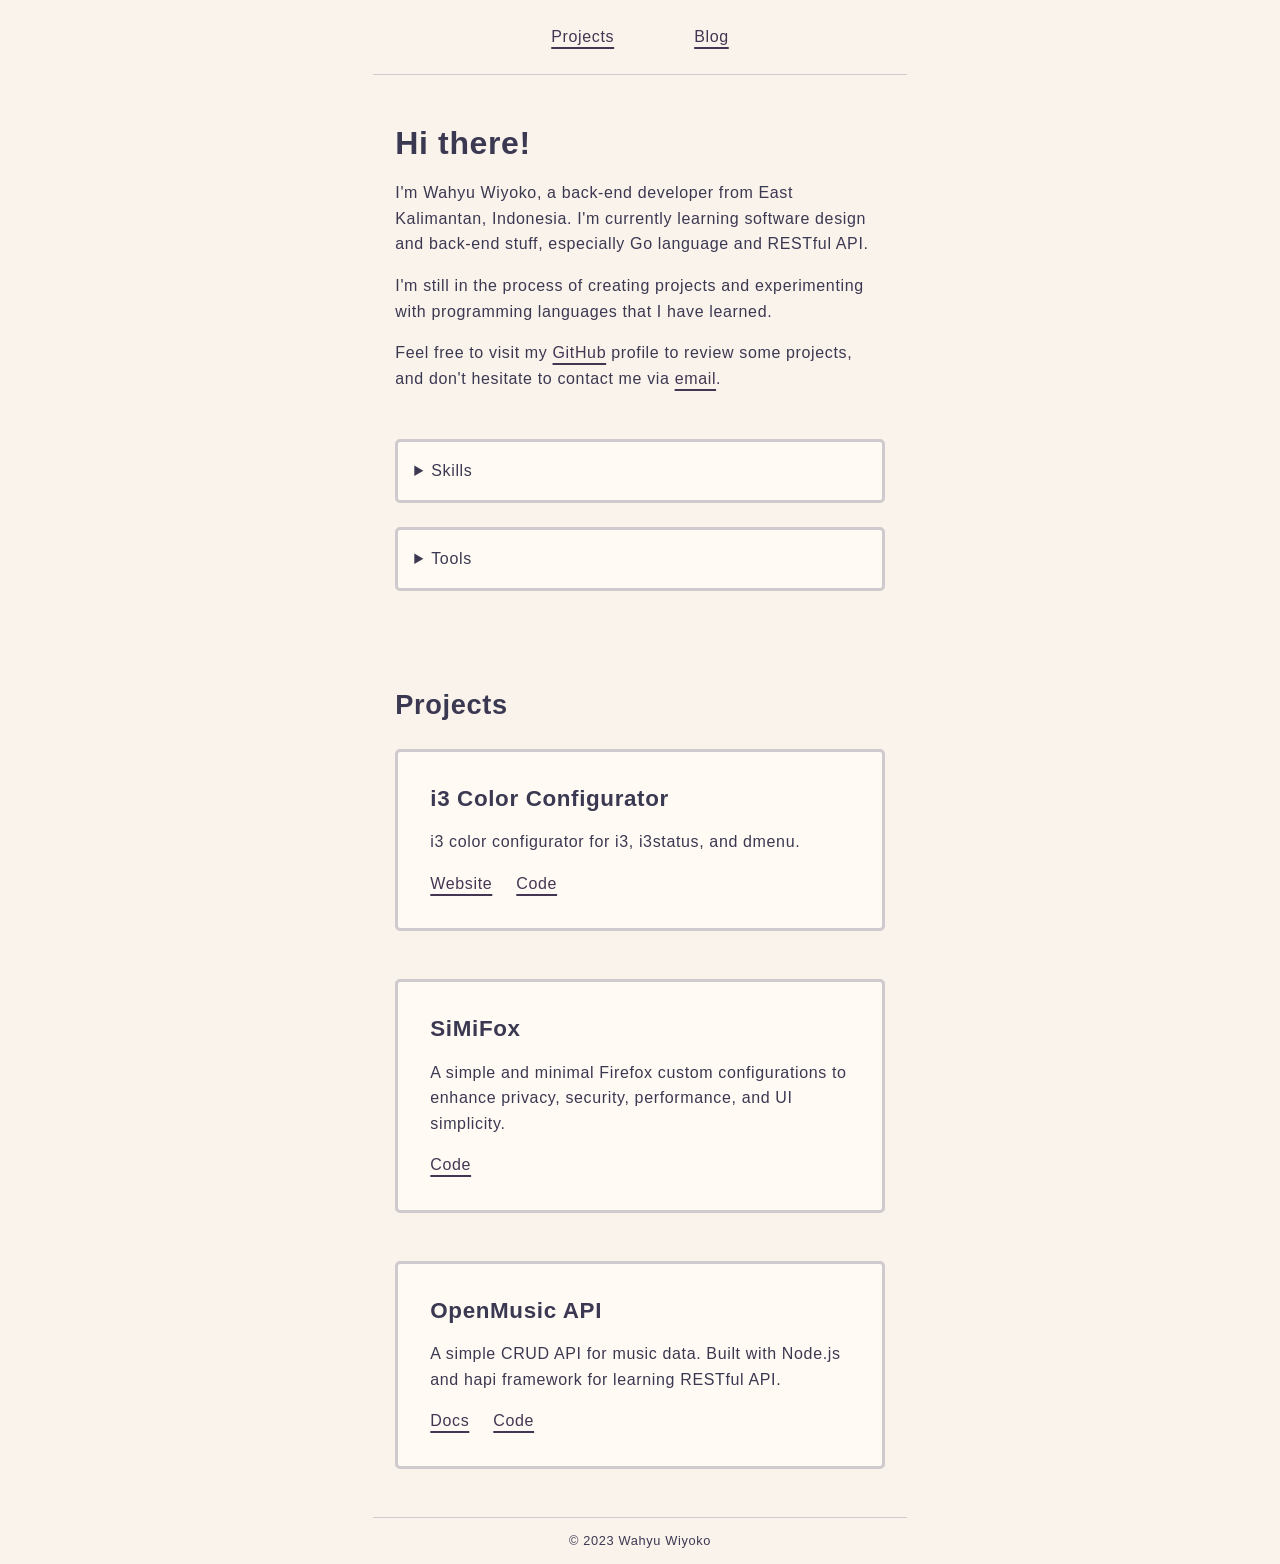
==== index.html @ 6502b48e "Update page and style - Remove description for skills section - Separate CSS selector with new line" ====
<!DOCTYPE html>
<html lang="en">
  <head>
    <meta charset="utf-8">
    <meta name="viewport" content="width=device-width, initial-scale=1">
    <meta name="description" content="Wahyu Wiyoko's portfolio website to showcase various projects.">
    <link rel="icon" type="image/x-icon" href="favicon.ico">
    <link rel="stylesheet" href="style.css">
    <title>Wahyu Wiyoko</title>
  </head>
  <body>
    <header>
      <nav>
        <a href="#projects">Projects</a>
        <a href="https://wahyuwiyoko.github.io/blog/">Blog</a>
      </nav>
    </header>

    <main>
      <section>
        <h1>Hi there!</h1>
        <p>
          I'm Wahyu Wiyoko, a back-end developer from East Kalimantan,
          Indonesia. I'm currently learning software design and back-end stuff,
          especially Go language and RESTful API.
        </p>
        <p>
          I'm still in the process of creating projects and experimenting
          with programming languages that I have learned.
        </p>
        <p>
          Feel free to visit my
          <a href="https://github.com/wahyuwiyoko" target="_blank">GitHub</a>
          profile to review some projects, and don't hesitate to contact me via
          <a href="mailto:wiyoko@protonmail.com" target="_blank">email</a>.
        </p>

        <div class="tech-stack">
          <details>
            <summary>Skills</summary>
            <ul>
              <li>Go</li>
              <li>Bash</li>
              <li>Lua</li>
              <li>SQL</li>
              <li>Bulma CSS</li>
              <li>Express.js</li>
              <li>GNU/Linux</li>
              <li>Cybersecurity</li>
            </ul>
          </details>

          <details>
            <summary>Tools</summary>
            <ul>
              <li>Git</li>
              <li>Docker</li>
              <li>Neovim</li>
              <li>draw.io</li>
            </ul>
          </details>
        </div>
      </section>

      <section id="projects">
        <h2>Projects</h2>

        <div class="project-container">
          <article>
            <h3>i3 Color Configurator</h3>
            <p>
              i3 color configurator for i3, i3status, and dmenu.
            </p>

            <div class="links">
              <a href="https://wahyuwiyoko.github.io/i3-color-configurator/" target="_blank">Website</a>
              <a href="https://github.com/wahyuwiyoko/i3-color-configurator" target="_blank">Code</a>
            </div>
          </article>

          <article>
            <h3>SiMiFox</h3>
            <p>
              A simple and minimal Firefox custom configurations to enhance
              privacy, security, performance, and UI simplicity.
            </p>

            <div class="links">
              <a href="https://github.com/wahyuwiyoko/simifox" target="_blank">Code</a>
            </div>
          </article>

          <article>
            <h3>OpenMusic API</h3>
            <p>
              A simple CRUD API for music data. Built with Node.js and hapi
              framework for learning RESTful API.
            </p>

            <div class="links">
              <a href="https://wahyuwiyoko.github.io/openmusic-api/" target="_blank">Docs</a>
              <a href="https://github.com/wahyuwiyoko/openmusic-api" target="_blank">Code</a>
            </div>
          </article>
        </div>
      </section>
    </main>

    <footer>
      <p>&copy; 2023 Wahyu Wiyoko</p>
    </footer>
  </body>
</html>
---- style.css ----
:root {
  --bg-color: #faf3eb;
  --text-color: #3b3852;
  --link-color: #443653;
  --border-color: #cecacd;
  --card-bg-color: #fffaf3;
}

@media (prefers-color-scheme: dark) {
  :root {
    --bg-color: #191724;
    --text-color: #e0def4;
    --link-color: #d1bbec;
    --border-color: #524f67;
    --card-bg-color: #1f1d2e;
  }
}

html {
  color-scheme: light dark;
}

body {
  margin: 0;
  font: 1rem/1.6 sans-serif;
  color: var(--text-color);
  background-color: var(--bg-color);
  letter-spacing: 0.04rem;
}

h1 {
  font-size: 2rem;
}

h2 {
  font-size: 1.7rem;
}

h3 {
  font-size: 1.4rem;
}

h1,
h2,
h3 {
  margin: 0;
  font-weight: 600;
  line-height: 1.3;
}

a {
  color: var(--link-color);
  text-decoration-thickness: 2px;
  text-underline-offset: 5px;
}

header {
  padding: 1.5rem 0;
}

nav {
  display: flex;
  justify-content: center;
  column-gap: 5rem;
}

nav a,
summary,
.links {
  font-weight: 500;
}

main {
  width: min(60ch, 100% - 3rem);
  display: flex;
  flex-direction: column;
  align-items: center;
  margin: auto;
  border-block: 1px solid var(--border-color);
}

section {
  width: min(100%, 55ch);
  margin-block: 3rem;
}

ul {
  padding: 0 1.2rem;
}

.tech-stack {
  margin-top: 3rem;
  display: flex;
  flex-direction: column;
  row-gap: 1.5rem;
}

details {
  border: 3px solid var(--border-color);
  background-color: var(--card-bg-color);
  border-radius: 5px;
  padding: 1rem;
}

summary {
  cursor: pointer;
}

.project-container {
  display: flex;
  flex-direction: column;
  row-gap: 3rem;
  margin-top: 1.7rem
}

article {
  border: 3px solid var(--border-color);
  background-color: var(--card-bg-color);
  border-radius: 5px;
  padding: 2rem;
}

.links {
  display: flex;
  column-gap: 1.5rem;
}

footer {
  text-align: center;
  font-size: 0.8rem;
}
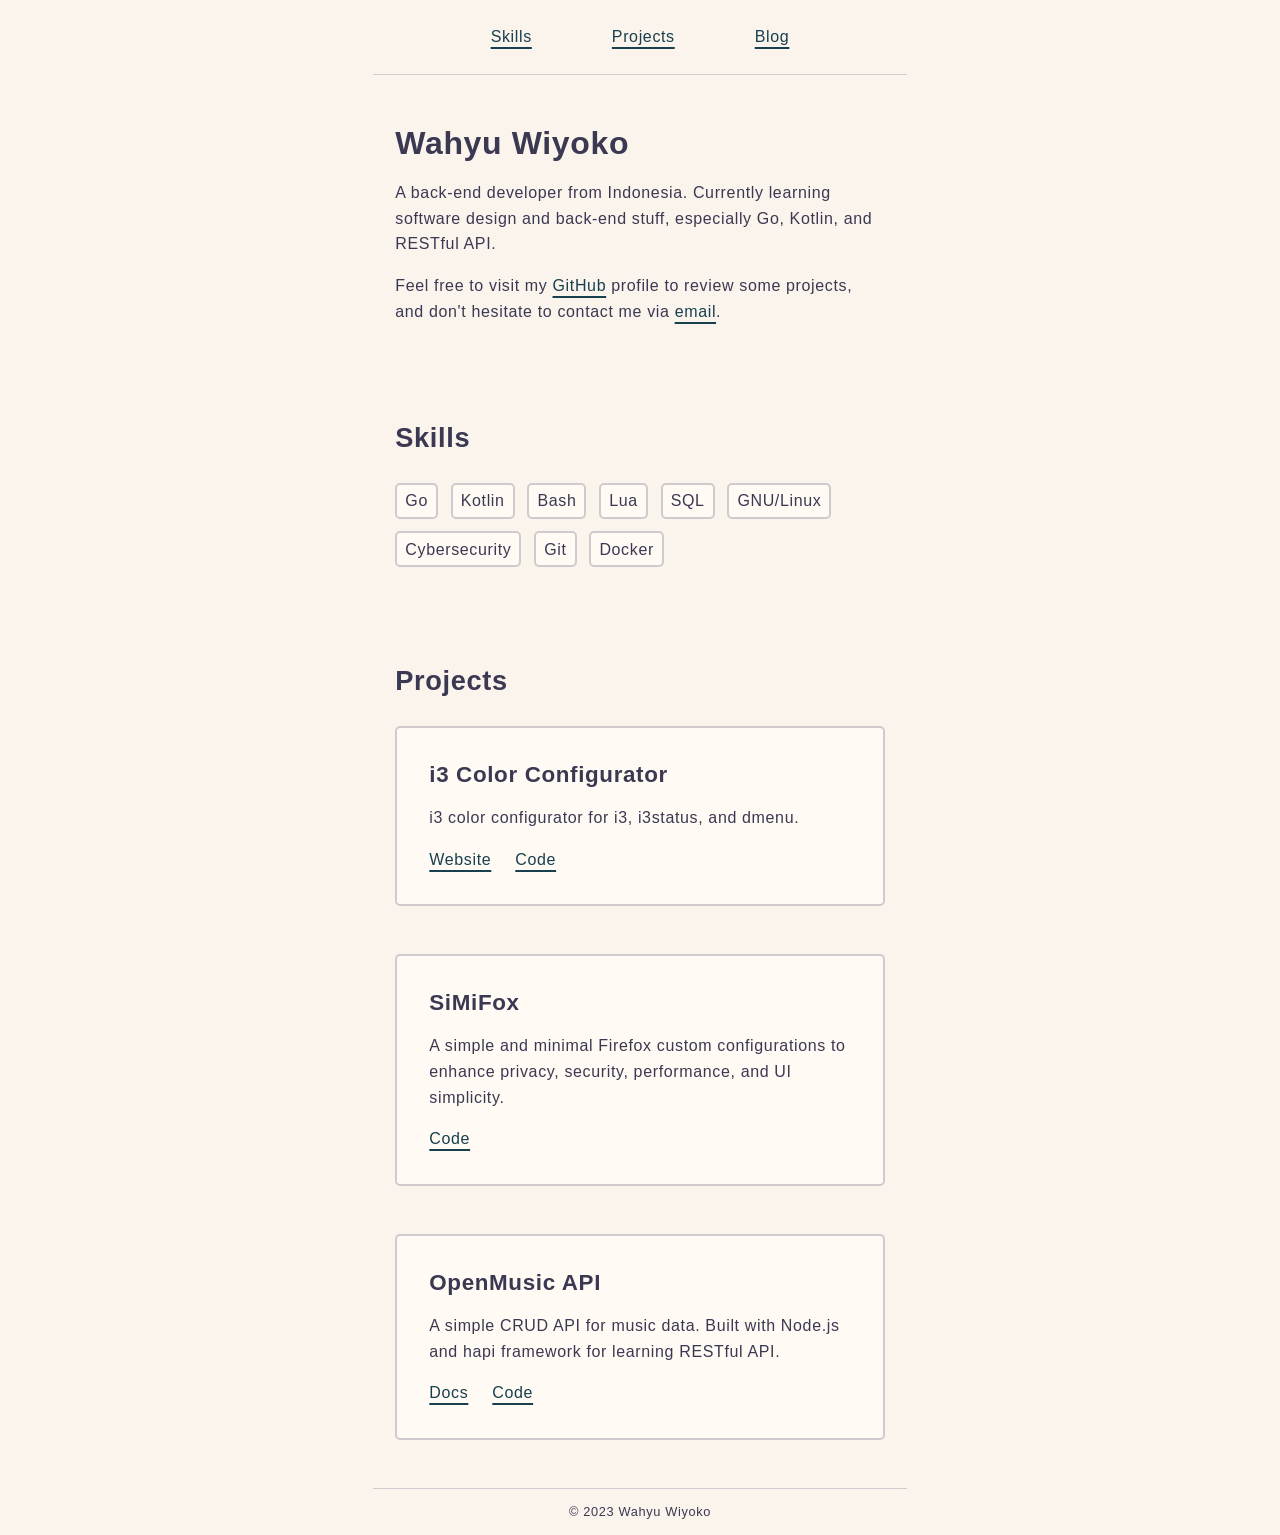
==== commit 8c939fb1: "Update page layout and remove some unused colors" ====
--- a/index.html
+++ b/index.html
@@ -11,22 +11,18 @@
   <body>
     <header>
       <nav>
+        <a href="#skills">Skills</a>
         <a href="#projects">Projects</a>
         <a href="https://wahyuwiyoko.github.io/blog/">Blog</a>
       </nav>
     </header>
 
     <main>
-      <section>
-        <h1>Hi there!</h1>
+      <section class="about">
+        <h1>Wahyu Wiyoko</h1>
         <p>
-          I'm Wahyu Wiyoko, a back-end developer from East Kalimantan,
-          Indonesia. I'm currently learning software design and back-end stuff,
-          especially Go language and RESTful API.
-        </p>
-        <p>
-          I'm still in the process of creating projects and experimenting
-          with programming languages that I have learned.
+          A back-end developer from Indonesia. Currently learning software
+          design and back-end stuff, especially Go, Kotlin, and RESTful API.
         </p>
         <p>
           Feel free to visit my
@@ -34,32 +30,16 @@
           profile to review some projects, and don't hesitate to contact me via
           <a href="mailto:wiyoko@protonmail.com" target="_blank">email</a>.
         </p>
+      </section>
 
-        <div class="tech-stack">
-          <details>
-            <summary>Skills</summary>
-            <ul>
-              <li>Go</li>
-              <li>Bash</li>
-              <li>Lua</li>
-              <li>SQL</li>
-              <li>Bulma CSS</li>
-              <li>Express.js</li>
-              <li>GNU/Linux</li>
-              <li>Cybersecurity</li>
-            </ul>
-          </details>
+      <section id="skills">
+        <h2>Skills</h2>
 
-          <details>
-            <summary>Tools</summary>
-            <ul>
-              <li>Git</li>
-              <li>Docker</li>
-              <li>Neovim</li>
-              <li>draw.io</li>
-            </ul>
-          </details>
-        </div>
+        <article class="skills">
+          <span>Go</span> <span>Kotlin</span> <span>Bash</span>
+          <span>Lua</span> <span>SQL</span> <span>GNU/Linux</span>
+          <span>Cybersecurity</span> <span>Git</span> <span>Docker</span>
+        </article>
       </section>
 
       <section id="projects">
--- a/style.css
+++ b/style.css
@@ -1,18 +1,18 @@
 :root {
-  --bg-color: #faf3eb;
-  --text-color: #3b3852;
-  --link-color: #443653;
-  --border-color: #cecacd;
-  --card-bg-color: #fffaf3;
+  --background: #faf4ed;
+  --text: #3b3852;
+  --primary: #fffaf3;
+  --accent: #183f4e;
+  --outline: #cecacd;
 }
 
 @media (prefers-color-scheme: dark) {
   :root {
-    --bg-color: #191724;
-    --text-color: #e0def4;
-    --link-color: #d1bbec;
-    --border-color: #524f67;
-    --card-bg-color: #1f1d2e;
+    --background: #191724;
+    --text: #e0def4;
+    --primary: #1f1d2e;
+    --accent: #a0cdde;
+    --outline: #524f67;
   }
 }
 
@@ -23,8 +23,8 @@
 body {
   margin: 0;
   font: 1rem/1.6 sans-serif;
-  color: var(--text-color);
-  background-color: var(--bg-color);
+  color: var(--text);
+  background-color: var(--background);
   letter-spacing: 0.04rem;
 }
 
@@ -49,7 +49,7 @@
 }
 
 a {
-  color: var(--link-color);
+  color: var(--accent);
   text-decoration-thickness: 2px;
   text-underline-offset: 5px;
 }
@@ -65,8 +65,8 @@
 }
 
 nav a,
-summary,
-.links {
+.links,
+.skills span {
   font-weight: 500;
 }
 
@@ -76,7 +76,7 @@
   flex-direction: column;
   align-items: center;
   margin: auto;
-  border-block: 1px solid var(--border-color);
+  border-block: 1px solid var(--outline);
 }
 
 section {
@@ -84,26 +84,22 @@
   margin-block: 3rem;
 }
 
-ul {
-  padding: 0 1.2rem;
+.about p:last-child {
+  margin-bottom: 0;
 }
 
-.tech-stack {
-  margin-top: 3rem;
+.skills {
   display: flex;
-  flex-direction: column;
-  row-gap: 1.5rem;
+  flex-wrap: wrap;
+  gap: 0.8rem;
+  margin-top: 1.7rem;
 }
 
-details {
-  border: 3px solid var(--border-color);
-  background-color: var(--card-bg-color);
+.skills span {
+  border: 2px solid var(--outline);
+  background-color: var(--primary);
+  padding: 0.2rem 0.5rem;
   border-radius: 5px;
-  padding: 1rem;
-}
-
-summary {
-  cursor: pointer;
 }
 
 .project-container {
@@ -113,11 +109,11 @@
   margin-top: 1.7rem
 }
 
-article {
-  border: 3px solid var(--border-color);
-  background-color: var(--card-bg-color);
+.project-container article {
+  border: 2px solid var(--outline);
+  background-color: var(--primary);
+  padding: 2rem;
   border-radius: 5px;
-  padding: 2rem;
 }
 
 .links {
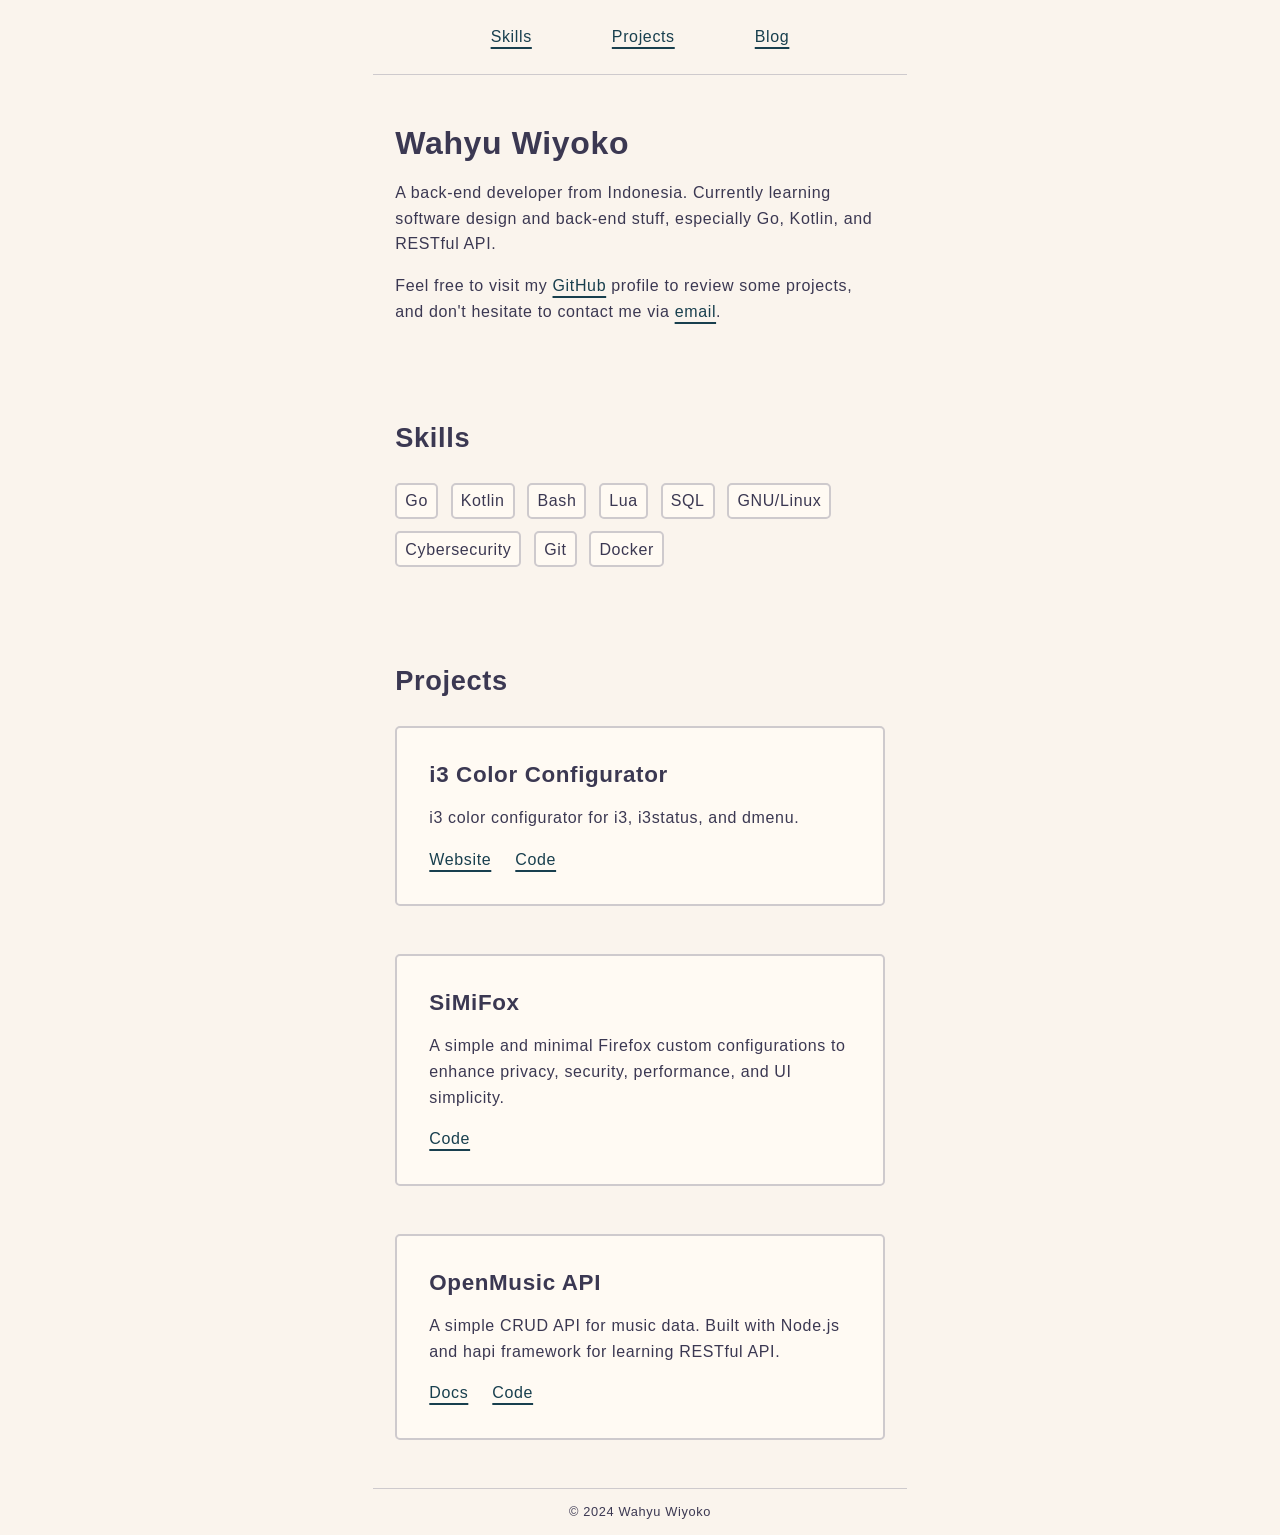
==== commit 26bf4bd0: "Update year" ====
--- a/index.html
+++ b/index.html
@@ -87,7 +87,7 @@
     </main>
 
     <footer>
-      <p>&copy; 2023 Wahyu Wiyoko</p>
+      <p>&copy; 2024 Wahyu Wiyoko</p>
     </footer>
   </body>
 </html>
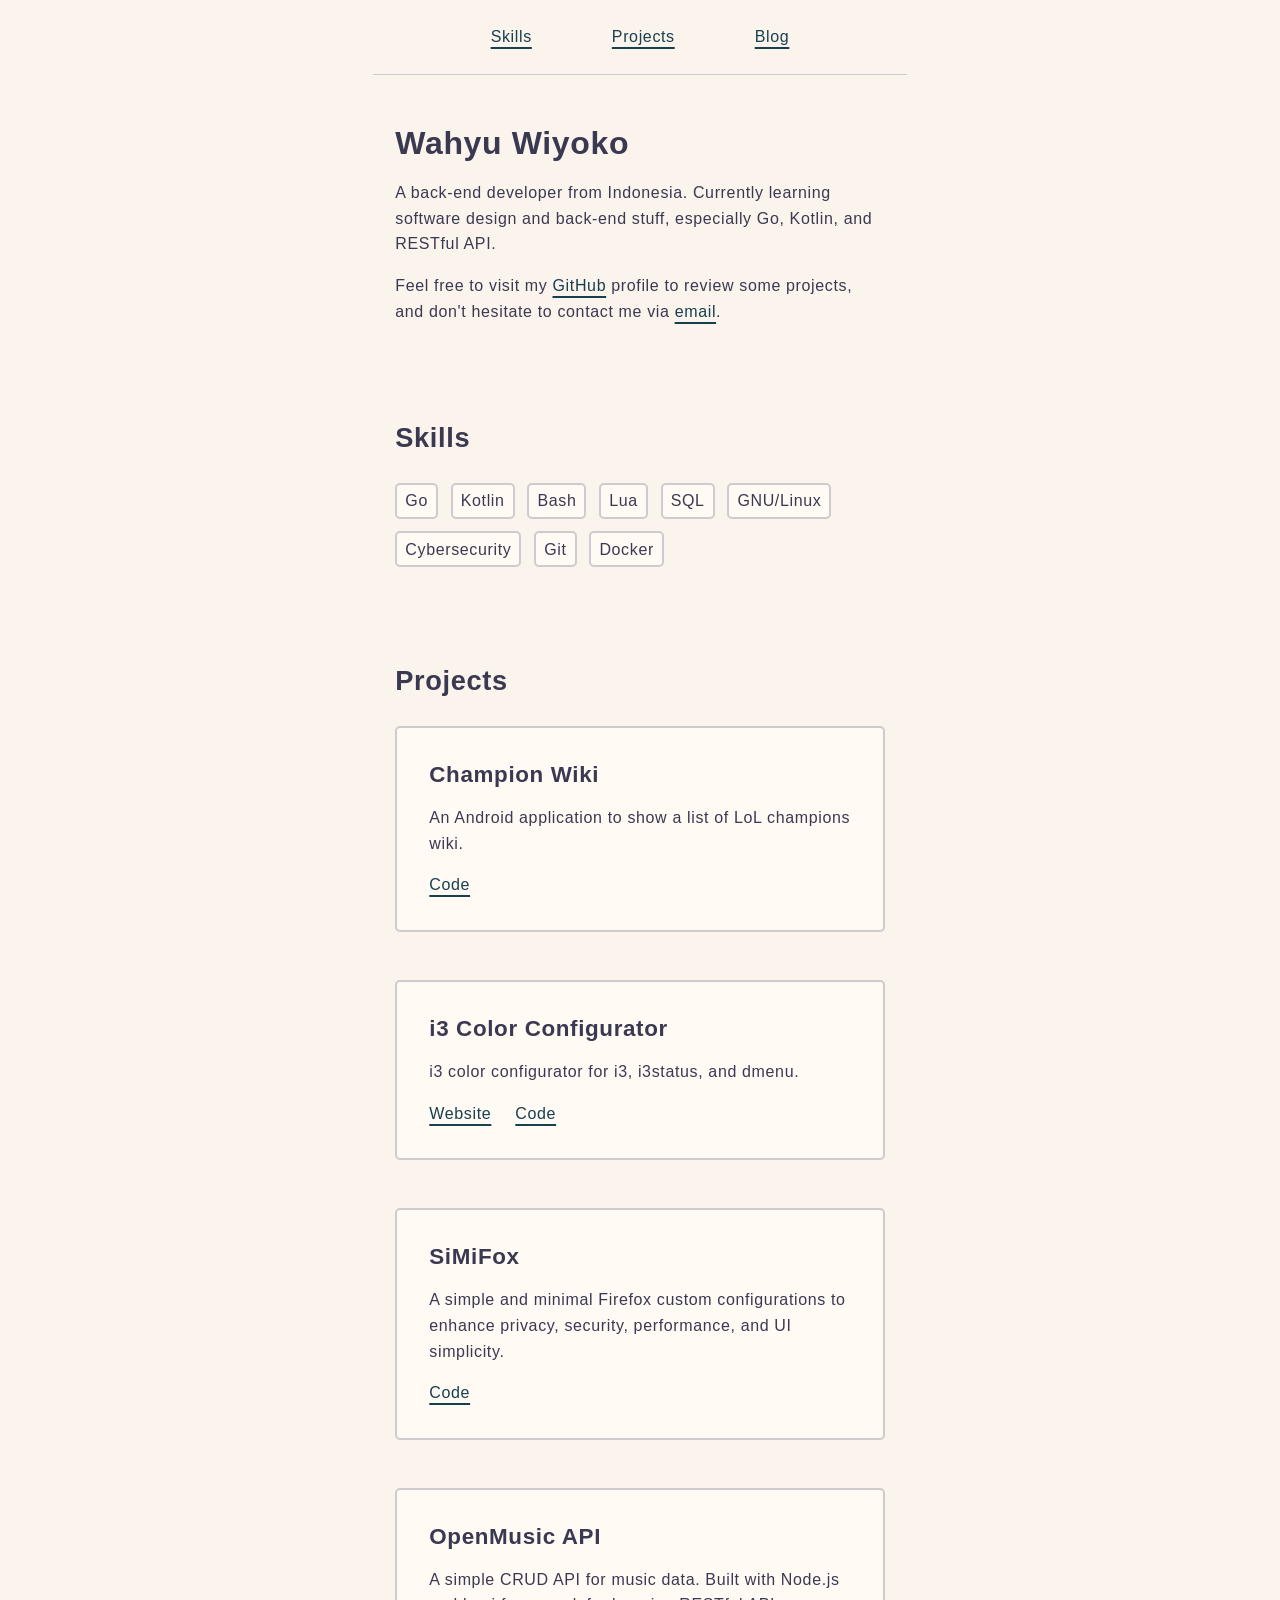
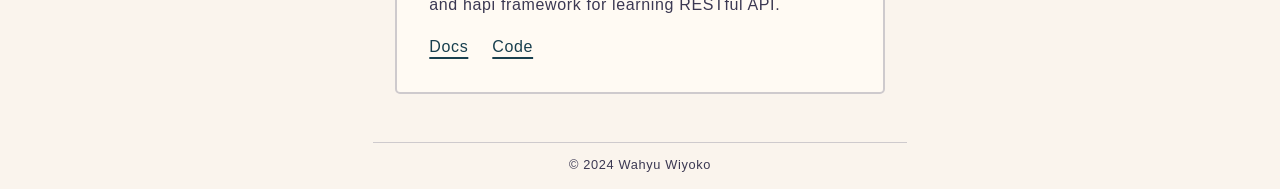
==== commit 68d1bfa6: "Add Champion Wiki project" ====
--- a/index.html
+++ b/index.html
@@ -47,6 +47,17 @@
 
         <div class="project-container">
           <article>
+            <h3>Champion Wiki</h3>
+            <p>
+              An Android application to show a list of LoL champions wiki.
+            </p>
+
+            <div class="links">
+              <a href="https://github.com/wahyuwiyoko/ChampionWiki" target="_blank">Code</a>
+            </div>
+          </article>
+
+          <article>
             <h3>i3 Color Configurator</h3>
             <p>
               i3 color configurator for i3, i3status, and dmenu.
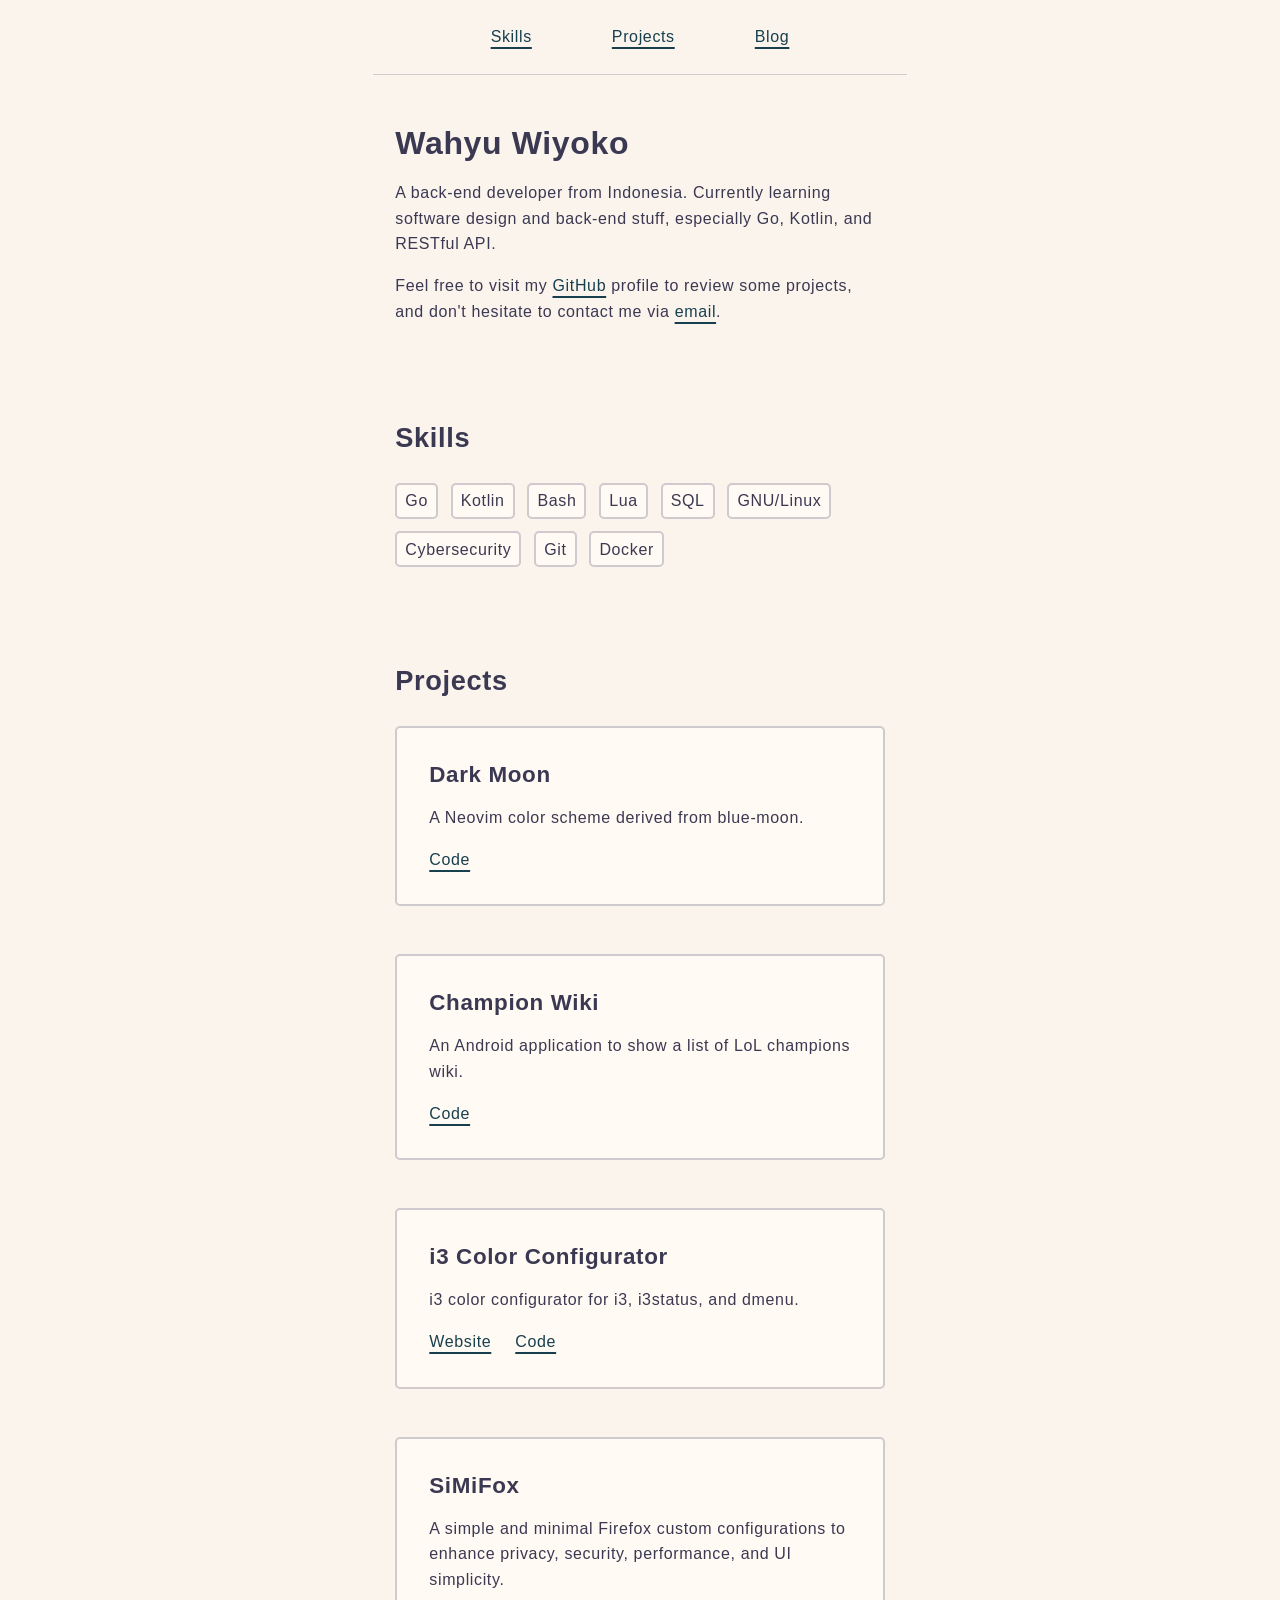
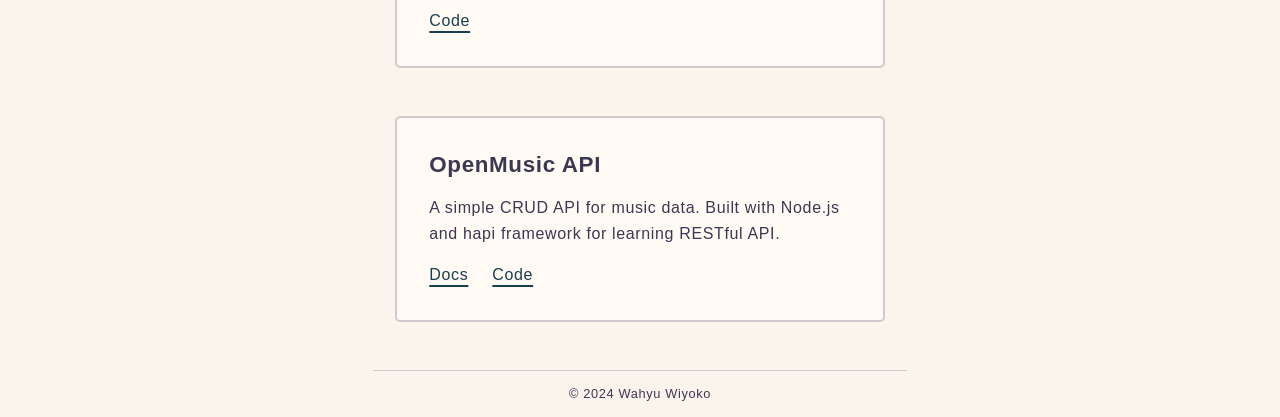
==== commit df25525e: "Add Dark Moon project" ====
--- a/index.html
+++ b/index.html
@@ -46,6 +46,17 @@
         <h2>Projects</h2>
 
         <div class="project-container">
+          <article>
+            <h3>Dark Moon</h3>
+            <p>
+              A Neovim color scheme derived from blue-moon.
+            </p>
+
+            <div class="links">
+              <a href="https://github.com/wahyuwiyoko/dark-moon.nvim" target="_blank">Code</a>
+            </div>
+          </article>
+
           <article>
             <h3>Champion Wiki</h3>
             <p>
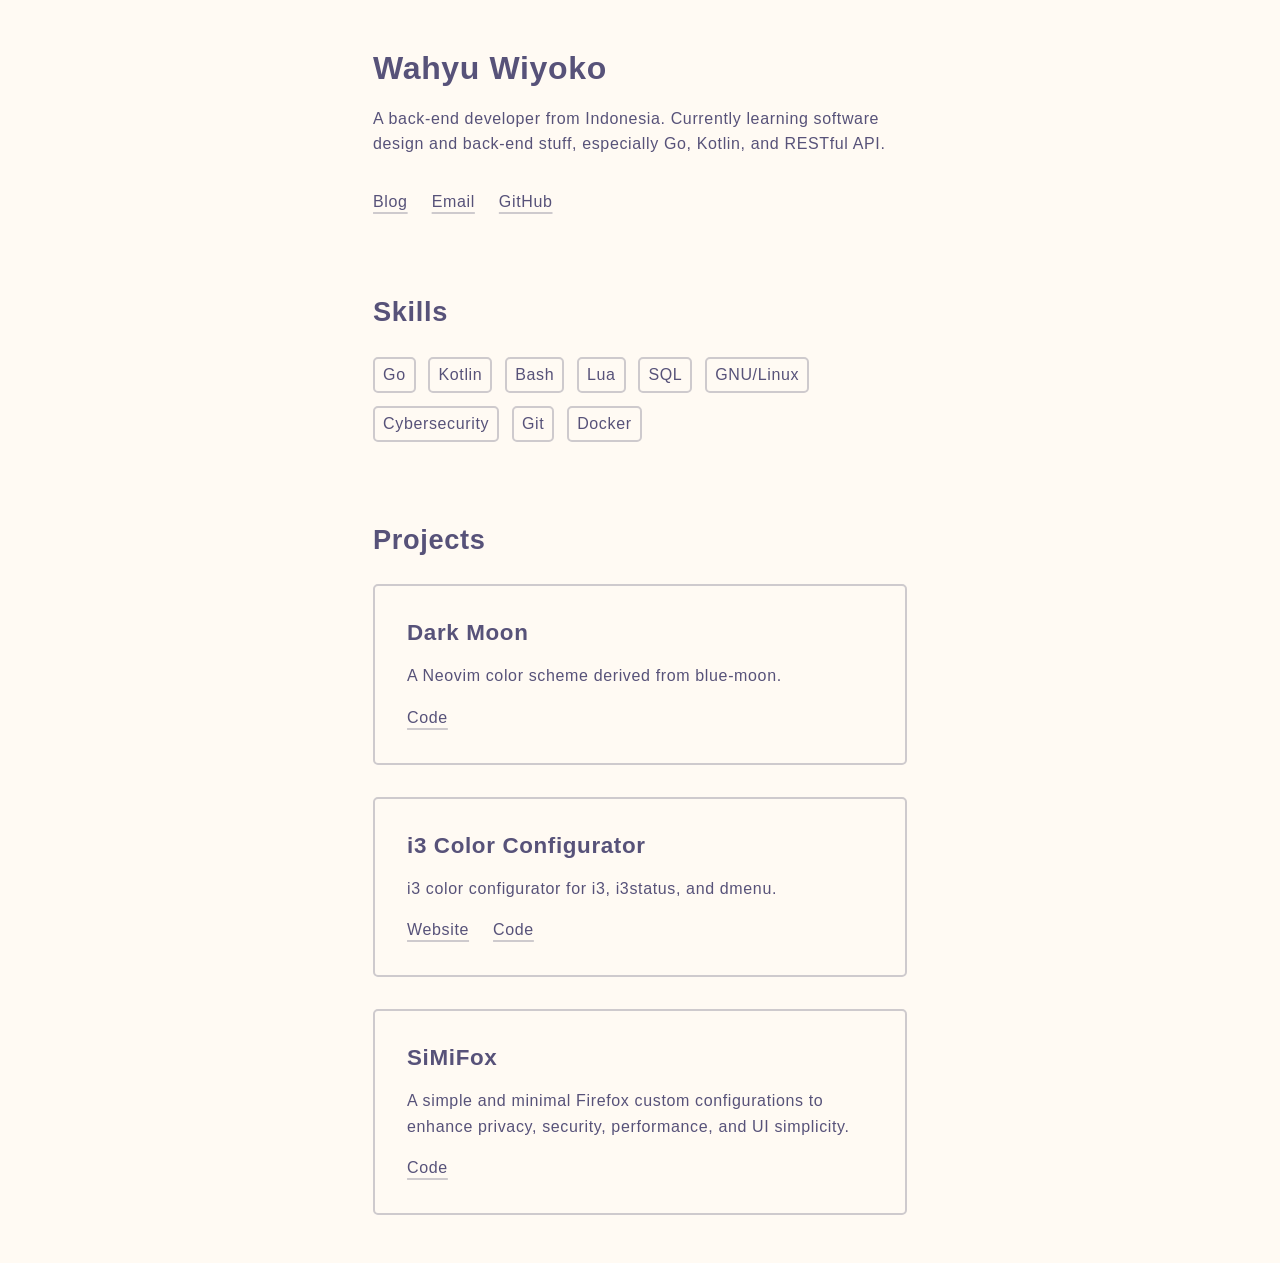
==== commit 11c4cfee: "Remove header, footer, and a few style changes" ====
--- a/index.html
+++ b/index.html
@@ -9,30 +9,22 @@
     <title>Wahyu Wiyoko</title>
   </head>
   <body>
-    <header>
-      <nav>
-        <a href="#skills">Skills</a>
-        <a href="#projects">Projects</a>
-        <a href="https://wahyuwiyoko.github.io/blog/">Blog</a>
-      </nav>
-    </header>
-
     <main>
-      <section class="about">
+      <section>
         <h1>Wahyu Wiyoko</h1>
         <p>
           A back-end developer from Indonesia. Currently learning software
           design and back-end stuff, especially Go, Kotlin, and RESTful API.
         </p>
-        <p>
-          Feel free to visit my
+
+        <div class="social links">
+          <a href="https://wahyuwiyoko.github.io/blog/">Blog</a>
+          <a href="mailto:wiyoko@protonmail.com" target="_blank">Email</a>
           <a href="https://github.com/wahyuwiyoko" target="_blank">GitHub</a>
-          profile to review some projects, and don't hesitate to contact me via
-          <a href="mailto:wiyoko@protonmail.com" target="_blank">email</a>.
-        </p>
+        </div>
       </section>
 
-      <section id="skills">
+      <section>
         <h2>Skills</h2>
 
         <article class="skills">
@@ -42,10 +34,10 @@
         </article>
       </section>
 
-      <section id="projects">
+      <section>
         <h2>Projects</h2>
 
-        <div class="project-container">
+        <div class="projects">
           <article>
             <h3>Dark Moon</h3>
             <p>
@@ -54,17 +46,6 @@
 
             <div class="links">
               <a href="https://github.com/wahyuwiyoko/dark-moon.nvim" target="_blank">Code</a>
-            </div>
-          </article>
-
-          <article>
-            <h3>Champion Wiki</h3>
-            <p>
-              An Android application to show a list of LoL champions wiki.
-            </p>
-
-            <div class="links">
-              <a href="https://github.com/wahyuwiyoko/ChampionWiki" target="_blank">Code</a>
             </div>
           </article>
 
@@ -91,25 +72,8 @@
               <a href="https://github.com/wahyuwiyoko/simifox" target="_blank">Code</a>
             </div>
           </article>
-
-          <article>
-            <h3>OpenMusic API</h3>
-            <p>
-              A simple CRUD API for music data. Built with Node.js and hapi
-              framework for learning RESTful API.
-            </p>
-
-            <div class="links">
-              <a href="https://wahyuwiyoko.github.io/openmusic-api/" target="_blank">Docs</a>
-              <a href="https://github.com/wahyuwiyoko/openmusic-api" target="_blank">Code</a>
-            </div>
-          </article>
         </div>
       </section>
     </main>
-
-    <footer>
-      <p>&copy; 2024 Wahyu Wiyoko</p>
-    </footer>
   </body>
 </html>
--- a/style.css
+++ b/style.css
@@ -1,29 +1,21 @@
 :root {
-  --background: #faf4ed;
-  --text: #3b3852;
-  --primary: #fffaf3;
-  --accent: #183f4e;
+  --foreground: #575279;
+  --background: #fffaf3;
   --outline: #cecacd;
 }
 
 @media (prefers-color-scheme: dark) {
   :root {
+    --foreground: #e0def4;
     --background: #191724;
-    --text: #e0def4;
-    --primary: #1f1d2e;
-    --accent: #a0cdde;
     --outline: #524f67;
   }
-}
-
-html {
-  color-scheme: light dark;
 }
 
 body {
   margin: 0;
   font: 1rem/1.6 sans-serif;
-  color: var(--text);
+  color: var(--foreground);
   background-color: var(--background);
   letter-spacing: 0.04rem;
 }
@@ -49,43 +41,28 @@
 }
 
 a {
-  color: var(--accent);
+  color: var(--foreground);
   text-decoration-thickness: 2px;
   text-underline-offset: 5px;
+  text-decoration-color: var(--outline);
 }
 
-header {
-  padding: 1.5rem 0;
-}
-
-nav {
-  display: flex;
-  justify-content: center;
-  column-gap: 5rem;
-}
-
-nav a,
 .links,
 .skills span {
   font-weight: 500;
 }
 
 main {
-  width: min(60ch, 100% - 3rem);
+  max-width: 60ch;
   display: flex;
   flex-direction: column;
-  align-items: center;
+  row-gap: 5rem;
   margin: auto;
-  border-block: 1px solid var(--outline);
+  padding: 3rem 1.5rem;
 }
 
-section {
-  width: min(100%, 55ch);
-  margin-block: 3rem;
-}
-
-.about p:last-child {
-  margin-bottom: 0;
+.social.links {
+  margin-top: 2rem;
 }
 
 .skills {
@@ -97,21 +74,19 @@
 
 .skills span {
   border: 2px solid var(--outline);
-  background-color: var(--primary);
   padding: 0.2rem 0.5rem;
   border-radius: 5px;
 }
 
-.project-container {
+.projects {
   display: flex;
   flex-direction: column;
-  row-gap: 3rem;
+  row-gap: 2rem;
   margin-top: 1.7rem
 }
 
-.project-container article {
+.projects article {
   border: 2px solid var(--outline);
-  background-color: var(--primary);
   padding: 2rem;
   border-radius: 5px;
 }
@@ -120,8 +95,3 @@
   display: flex;
   column-gap: 1.5rem;
 }
-
-footer {
-  text-align: center;
-  font-size: 0.8rem;
-}
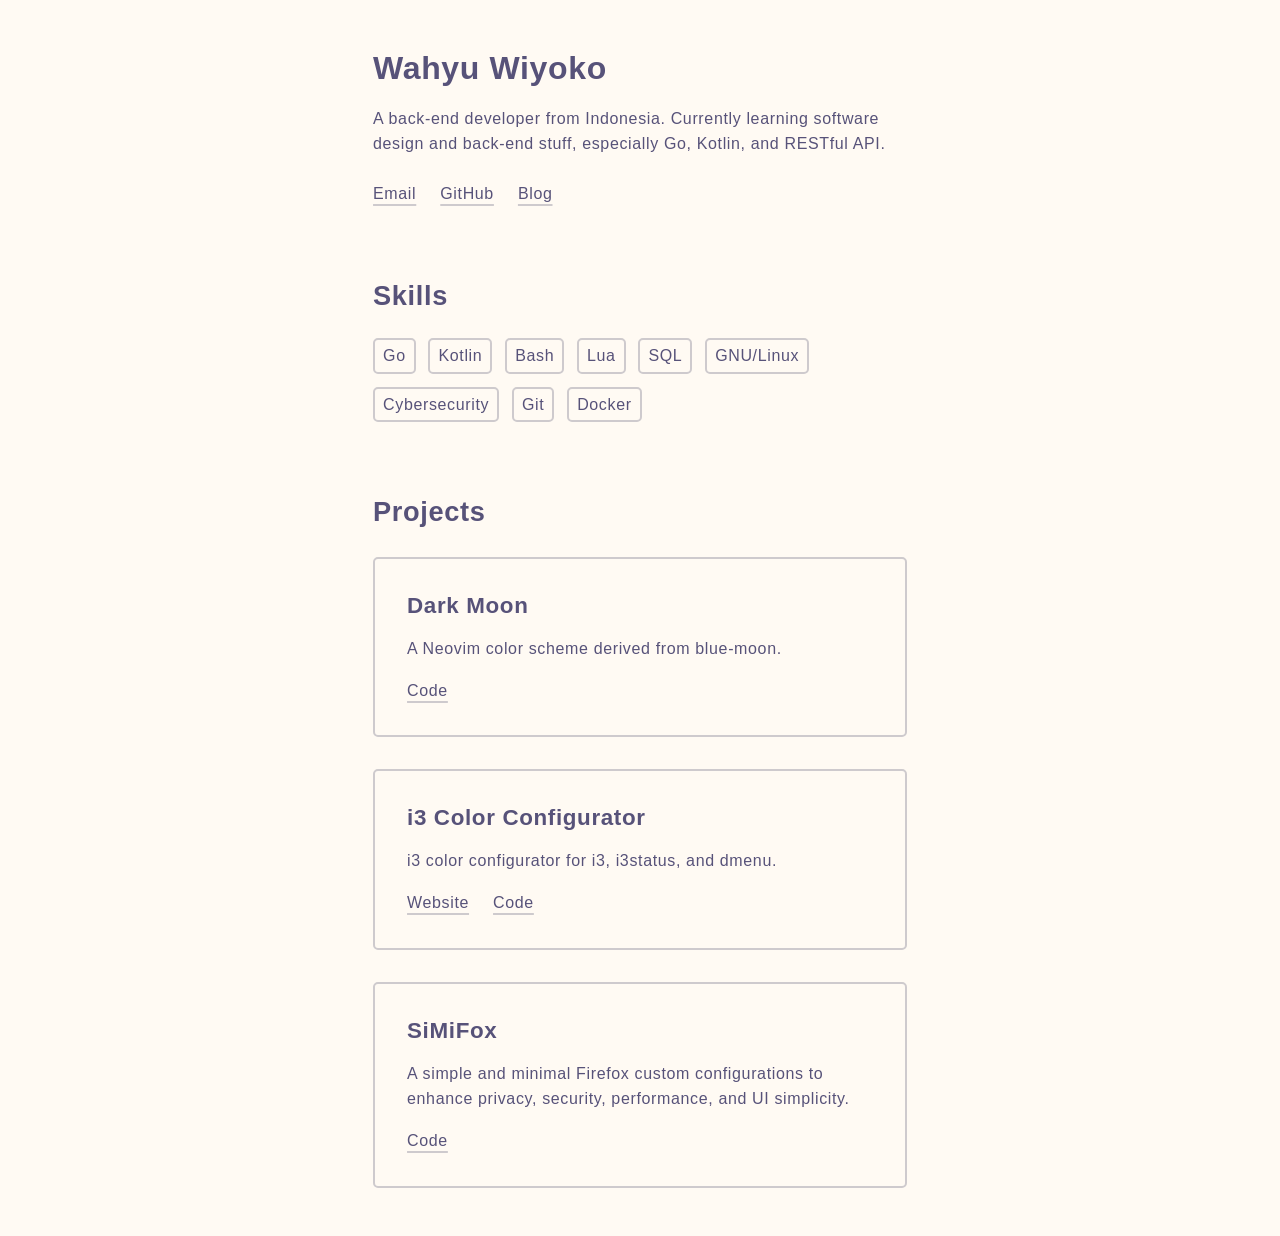
==== commit 184ed3f1: "Small layout improvement" ====
--- a/index.html
+++ b/index.html
@@ -17,21 +17,33 @@
           design and back-end stuff, especially Go, Kotlin, and RESTful API.
         </p>
 
-        <div class="social links">
-          <a href="https://wahyuwiyoko.github.io/blog/">Blog</a>
-          <a href="mailto:wiyoko@protonmail.com" target="_blank">Email</a>
-          <a href="https://github.com/wahyuwiyoko" target="_blank">GitHub</a>
-        </div>
+        <ul class="social links">
+          <li>
+            <a href="mailto:wiyoko@protonmail.com" target="_blank">Email</a>
+          </li>
+          <li>
+            <a href="https://github.com/wahyuwiyoko" target="_blank">GitHub</a>
+          </li>
+          <li>
+            <a href="https://wahyuwiyoko.github.io/blog/">Blog</a>
+          </li>
+        </ul>
       </section>
 
       <section>
         <h2>Skills</h2>
 
-        <article class="skills">
-          <span>Go</span> <span>Kotlin</span> <span>Bash</span>
-          <span>Lua</span> <span>SQL</span> <span>GNU/Linux</span>
-          <span>Cybersecurity</span> <span>Git</span> <span>Docker</span>
-        </article>
+        <ul class="skills">
+          <li>Go</li>
+          <li>Kotlin</li>
+          <li>Bash</li>
+          <li>Lua</li>
+          <li>SQL</li>
+          <li>GNU/Linux</li>
+          <li>Cybersecurity</li>
+          <li>Git</li>
+          <li>Docker</li>
+        </ul>
       </section>
 
       <section>
@@ -44,9 +56,11 @@
               A Neovim color scheme derived from blue-moon.
             </p>
 
-            <div class="links">
-              <a href="https://github.com/wahyuwiyoko/dark-moon.nvim" target="_blank">Code</a>
-            </div>
+            <ul class="links">
+              <li>
+                <a href="https://github.com/wahyuwiyoko/dark-moon.nvim" target="_blank">Code</a>
+              </li>
+            </ul>
           </article>
 
           <article>
@@ -55,10 +69,14 @@
               i3 color configurator for i3, i3status, and dmenu.
             </p>
 
-            <div class="links">
-              <a href="https://wahyuwiyoko.github.io/i3-color-configurator/" target="_blank">Website</a>
-              <a href="https://github.com/wahyuwiyoko/i3-color-configurator" target="_blank">Code</a>
-            </div>
+            <ul class="links">
+              <li>
+                <a href="https://wahyuwiyoko.github.io/i3-color-configurator/" target="_blank">Website</a>
+              </li>
+              <li>
+                <a href="https://github.com/wahyuwiyoko/i3-color-configurator" target="_blank">Code</a>
+              </li>
+            </ul>
           </article>
 
           <article>
@@ -68,9 +86,11 @@
               privacy, security, performance, and UI simplicity.
             </p>
 
-            <div class="links">
-              <a href="https://github.com/wahyuwiyoko/simifox" target="_blank">Code</a>
-            </div>
+            <ul class="links">
+              <li>
+                <a href="https://github.com/wahyuwiyoko/simifox" target="_blank">Code</a>
+              </li>
+            </ul>
           </article>
         </div>
       </section>
--- a/style.css
+++ b/style.css
@@ -18,6 +18,15 @@
   color: var(--foreground);
   background-color: var(--background);
   letter-spacing: 0.04rem;
+}
+
+main {
+  max-width: 60ch;
+  display: flex;
+  flex-direction: column;
+  row-gap: 4.5rem;
+  margin: auto;
+  padding: 3rem 1.5rem;
 }
 
 h1 {
@@ -47,32 +56,29 @@
   text-decoration-color: var(--outline);
 }
 
-.links,
-.skills span {
+ul {
+  display: flex;
+  flex-wrap: wrap;
   font-weight: 500;
+  list-style-type: none;
+  margin: 0;
+  padding: 0;
 }
 
-main {
-  max-width: 60ch;
-  display: flex;
-  flex-direction: column;
-  row-gap: 5rem;
-  margin: auto;
-  padding: 3rem 1.5rem;
+ul.links {
+  column-gap: 1.5rem;
 }
 
-.social.links {
-  margin-top: 2rem;
+ul.social {
+  margin-top: 1.5rem;
 }
 
-.skills {
-  display: flex;
-  flex-wrap: wrap;
+ul.skills {
   gap: 0.8rem;
-  margin-top: 1.7rem;
+  margin-top: 1.5rem;
 }
 
-.skills span {
+ul.skills li {
   border: 2px solid var(--outline);
   padding: 0.2rem 0.5rem;
   border-radius: 5px;
@@ -90,8 +96,3 @@
   padding: 2rem;
   border-radius: 5px;
 }
-
-.links {
-  display: flex;
-  column-gap: 1.5rem;
-}
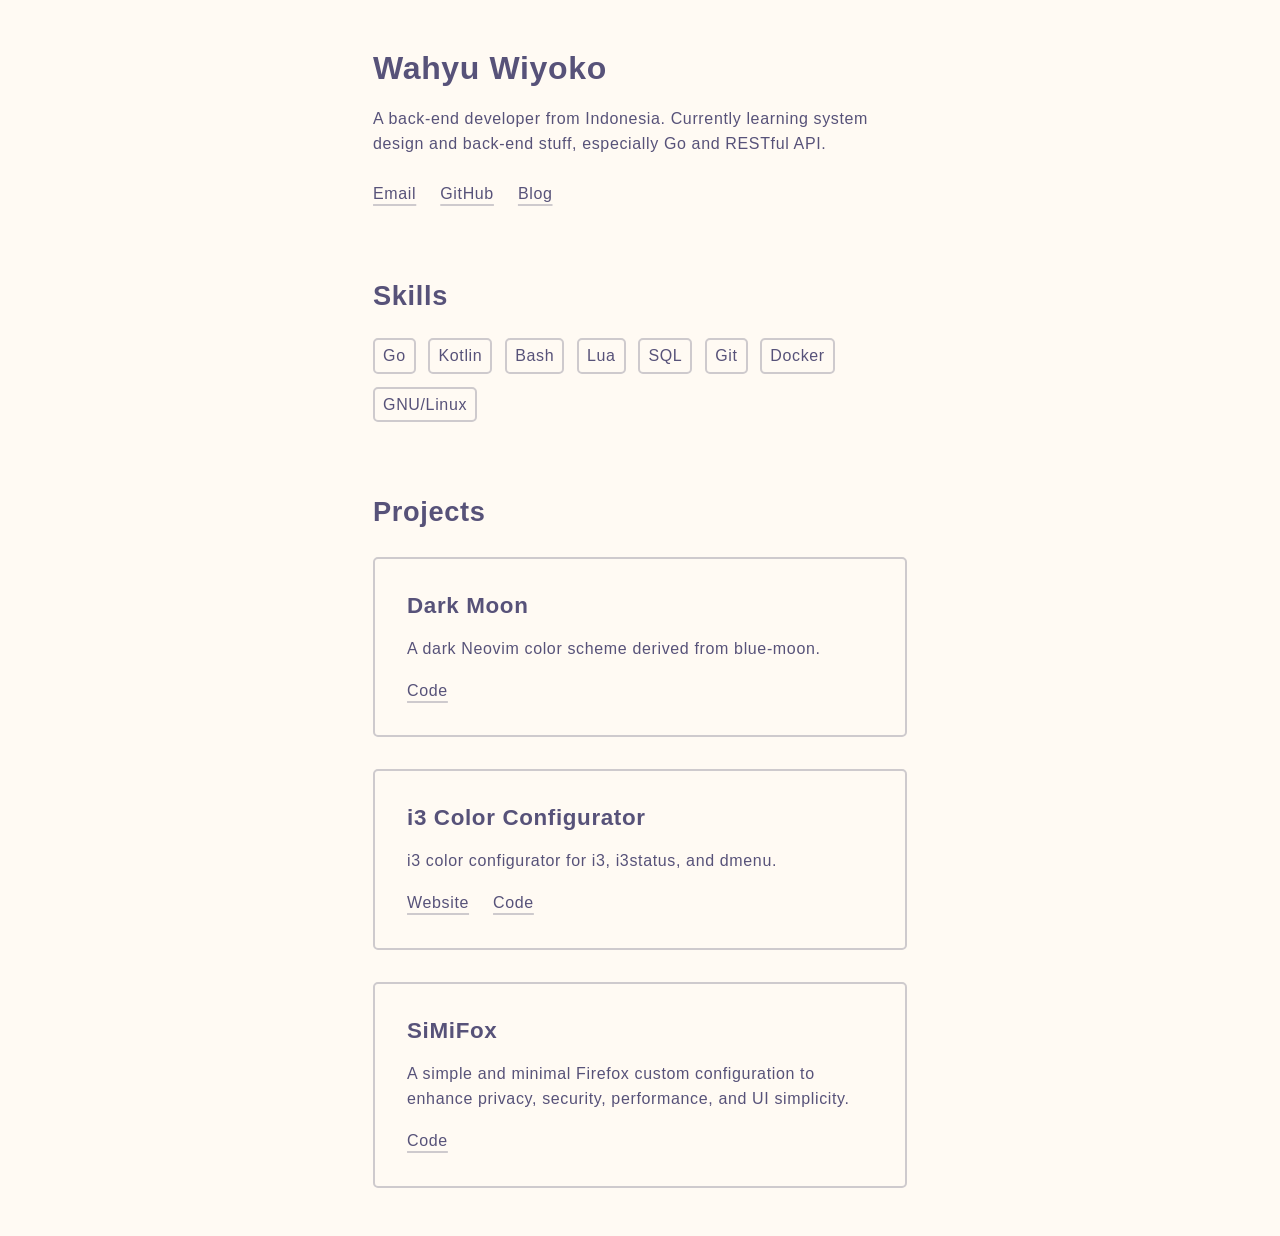
==== commit 2c4676e7: "Update projects and about description" ====
--- a/index.html
+++ b/index.html
@@ -13,8 +13,8 @@
       <section>
         <h1>Wahyu Wiyoko</h1>
         <p>
-          A back-end developer from Indonesia. Currently learning software
-          design and back-end stuff, especially Go, Kotlin, and RESTful API.
+          A back-end developer from Indonesia. Currently learning system
+          design and back-end stuff, especially Go and RESTful API.
         </p>
 
         <ul class="social links">
@@ -39,10 +39,9 @@
           <li>Bash</li>
           <li>Lua</li>
           <li>SQL</li>
-          <li>GNU/Linux</li>
-          <li>Cybersecurity</li>
           <li>Git</li>
           <li>Docker</li>
+          <li>GNU/Linux</li>
         </ul>
       </section>
 
@@ -53,7 +52,7 @@
           <article>
             <h3>Dark Moon</h3>
             <p>
-              A Neovim color scheme derived from blue-moon.
+              A dark Neovim color scheme derived from blue-moon.
             </p>
 
             <ul class="links">
@@ -82,7 +81,7 @@
           <article>
             <h3>SiMiFox</h3>
             <p>
-              A simple and minimal Firefox custom configurations to enhance
+              A simple and minimal Firefox custom configuration to enhance
               privacy, security, performance, and UI simplicity.
             </p>
 
